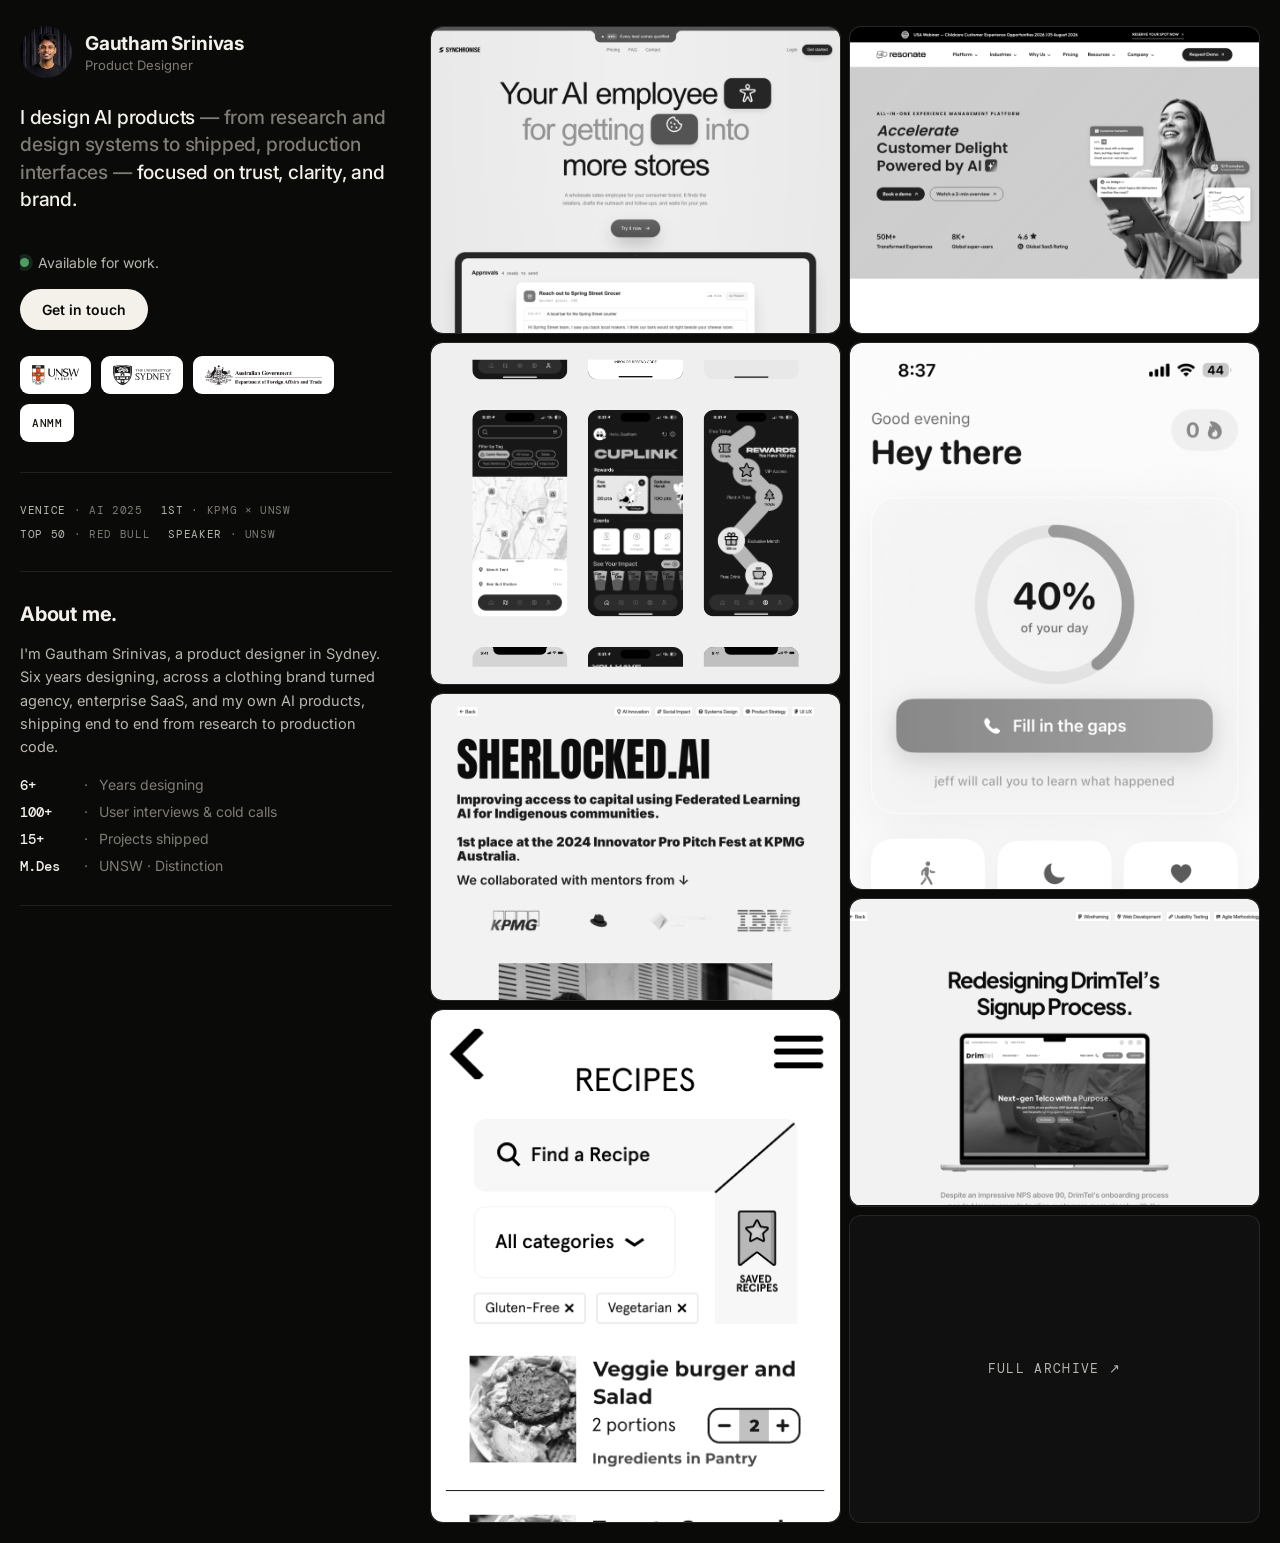
==== index.html @ 8a9379b3 "Margins and panel width match the reference exactly Measured at 1440: the reference puts its panel a" ====
<!doctype html>
<html lang="en">
<head>
<meta charset="utf-8" />
<meta name="viewport" content="width=device-width, initial-scale=1" />
<title>Gautham Srinivas — Product Designer</title>
<meta name="description" content="Gautham Srinivas, product designer. I design AI products end to end, from research and design systems to shipped interfaces. Currently building Synchronise AI." />
<link rel="preconnect" href="https://fonts.googleapis.com" />
<link rel="preconnect" href="https://fonts.gstatic.com" crossorigin />
<link href="https://fonts.googleapis.com/css2?family=Inter:wght@400;500;600;700;800&family=DM+Mono:wght@400;500&display=swap" rel="stylesheet" />
<style>
  :root {
    --bg:#0A0A09; --panel:#101010; --ink:#F3F1EA; --ink-2:#B9B7AF; --muted:#7E7C74;
    --line:rgba(255,255,255,0.09); --line-2:rgba(255,255,255,0.16); --accent:#4C9E63;
    --sans:"Inter",system-ui,-apple-system,sans-serif; --mono:"DM Mono",ui-monospace,monospace;
  }
  * { box-sizing:border-box; }
  html { scroll-behavior:smooth; }
  body { margin:0; background:var(--bg); color:var(--ink); font-family:var(--sans); -webkit-font-smoothing:antialiased; }
  a { color:inherit; text-decoration:none; }
  img { display:block; max-width:100%; }
  .mono { font-family:var(--mono); text-transform:uppercase; letter-spacing:0.08em; }

  .shell { display:grid; grid-template-columns:minmax(0,428fr) minmax(0,940fr); gap:32px; max-width:1560px; margin:0 auto; padding:20px; }
  @media (max-width:900px){ .shell{ grid-template-columns:1fr; } }

  /* LEFT sticky content column */
  .col-left { position:sticky; top:0; align-self:start; height:100vh; overflow-y:auto; padding-right:6px; padding-bottom:30px; scrollbar-width:thin; }
  .col-left::-webkit-scrollbar{ width:6px; } .col-left::-webkit-scrollbar-thumb{ background:var(--line-2); border-radius:3px; }
  @media (max-width:900px){ .col-left{ position:static; height:auto; overflow:visible; } }

  .idrow { display:flex; align-items:center; gap:13px; padding-top:6px; }
  .idrow img { width:52px; height:52px; border-radius:999px; object-fit:cover; object-position:center 20%; }
  .idrow .nm { font-weight:700; font-size:19px; letter-spacing:-0.01em; }
  .idrow .role { font-size:13px; color:var(--muted); margin-top:2px; }

  .tagline { margin-top:26px; font-size:clamp(1.15rem,1.5vw,1.35rem); line-height:1.42; letter-spacing:-0.01em; font-weight:500; }
  .tagline .dim { color:var(--muted); }
  .avail { display:inline-flex; align-items:center; gap:9px; margin-top:22px; font-size:14px; color:var(--ink-2); }
  .avail .d { width:9px; height:9px; border-radius:999px; background:var(--accent); box-shadow:0 0 0 4px rgba(76,158,99,.18); }
  .getbtn { display:inline-block; margin-top:18px; background:var(--ink); color:#0A0A09; font-weight:600; font-size:14px; padding:12px 22px; border-radius:999px; transition:transform .16s; }
  .getbtn:hover { transform:translateY(-2px); }
  .logos { display:flex; align-items:center; gap:10px; margin-top:26px; flex-wrap:wrap; }
  .logos .chip { background:#fff; border-radius:9px; height:38px; padding:0 12px; display:flex; align-items:center; }
  .logos .chip img { height:20px; width:auto; display:block; }
  .logos .chip.txt { font-family:var(--mono); font-size:11px; font-weight:500; letter-spacing:0.05em; text-transform:uppercase; color:#14140F; }

  .rule { border:none; border-top:1px solid var(--line); margin:30px 0; }
  .recog { display:flex; flex-wrap:wrap; gap:10px 18px; }
  .recog span { font-family:var(--mono); font-size:11px; letter-spacing:0.06em; text-transform:uppercase; color:var(--muted); }
  .recog span b { color:var(--ink-2); font-weight:400; }

  h2.sec { font-size:20px; font-weight:700; letter-spacing:-0.01em; margin:0 0 16px; }
  .about p { color:var(--ink-2); font-size:14.5px; line-height:1.6; margin:0 0 18px; max-width:46ch; }
  .stats { display:flex; flex-direction:column; gap:9px; }
  .stats .s { display:flex; align-items:baseline; gap:12px; font-size:14px; }
  .stats .s b { font-family:var(--mono); font-weight:500; color:var(--ink); min-width:52px; }
  .stats .s span { color:var(--muted); }
  .stats .s span::before { content:"·"; margin-right:11px; color:var(--muted); }

  .wid { display:flex; flex-direction:column; gap:20px; }
  .wid .grp .gh { font-weight:600; font-size:15px; margin-bottom:8px; }
  .wid .grp .gh small { font-family:var(--mono); font-size:11px; color:var(--muted); margin-left:8px; text-transform:uppercase; letter-spacing:0.06em; }
  .wid .grp ul { list-style:none; margin:0; padding:0; display:flex; flex-wrap:wrap; gap:6px 8px; }
  .wid .grp li { font-size:13px; color:var(--ink-2); }
  .wid .grp li::after { content:"·"; color:var(--muted); margin-left:8px; }
  .wid .grp li:last-child::after { content:""; }

  .stack .row { display:flex; align-items:center; gap:12px; padding:11px 0; border-top:1px solid var(--line); }
  .stack .row:first-child { border-top:none; }
  .stack .ic { width:30px; height:30px; border-radius:8px; display:grid; place-items:center; font-family:var(--mono); font-size:12px; font-weight:500; flex:0 0 auto; }
  .stack .lg { width:30px; height:30px; border-radius:7px; object-fit:contain; flex:0 0 auto; }
  .stack .row .t b { font-weight:600; font-size:14px; }
  .stack .row .t span { display:block; font-size:12px; color:var(--muted); margin-top:1px; }

  .exp .row { padding:16px 0; border-top:1px solid var(--line); }
  .exp .row:first-child { border-top:none; }
  .exp .row .h { display:flex; align-items:baseline; gap:10px; flex-wrap:wrap; }
  .exp .row .h b { font-weight:600; font-size:15px; }
  .exp .row .h .meta { font-family:var(--mono); font-size:11px; color:var(--muted); text-transform:uppercase; letter-spacing:0.05em; }
  .exp .row p { color:var(--ink-2); font-size:13px; line-height:1.55; margin:7px 0 0; max-width:48ch; }

  .awards .a { display:flex; align-items:baseline; gap:10px; padding:10px 0; border-top:1px solid var(--line); font-size:14px; }
  .awards .a:first-child { border-top:none; }
  .awards .a b { font-weight:600; }
  .awards .a .m { font-family:var(--mono); font-size:11px; color:var(--muted); text-transform:uppercase; letter-spacing:0.05em; margin-left:auto; }

  .reach p { color:var(--ink-2); font-size:14px; margin:0 0 16px; }
  .reach a.big { display:block; font-size:15px; padding:4px 0; border-bottom:1px solid var(--line); }
  .reach a.big:hover { color:var(--accent); }
  .reach .social { margin-top:16px; display:flex; gap:18px; }
  .reach .social a { font-size:13px; color:var(--ink-2); text-decoration:underline; text-underline-offset:3px; }
  .foot { margin-top:28px; font-family:var(--mono); font-size:11px; color:var(--muted); text-transform:uppercase; letter-spacing:0.05em; }

  /* RIGHT bento gallery (masonry) */
  .col-right { display:grid; grid-template-columns:1fr 1fr; gap:8px; align-items:start; padding-top:6px; }
  .col-right .col { display:flex; flex-direction:column; gap:8px; min-width:0; }
  .col-right .col > * { display:block; }
  .proj { position:relative; border-radius:12px; overflow:hidden; background:var(--panel); border:1px solid var(--line); aspect-ratio:4/3; }
  .proj.sq { aspect-ratio:6/5; }
  .proj.tall { aspect-ratio:3/4; }
  .proj.port { aspect-ratio:4/5; }
  .proj img, .proj video, .proj .lot { border-radius:inherit; }
  .proj .lot { background:#efece4; }
  .proj img, .proj video, .proj .lot { width:100%; height:100%; object-fit:cover; object-position:top center; display:block; }
  .proj .lot, .proj img, .proj video { filter:grayscale(1) contrast(1.03); transition:filter .45s ease, transform .6s cubic-bezier(.2,.8,.2,1); }
  .proj:hover .lot, .proj:hover img, .proj:hover video,
  .proj:focus-visible .lot, .proj:focus-visible img, .proj:focus-visible video { filter:grayscale(0) contrast(1); }
  .proj:hover img, .proj:hover video,
  .proj:focus-visible img, .proj:focus-visible video { transform:scale(1.03); }
  .proj .lot svg { display:block; }
  .proj .cap { opacity:0; transform:translateY(8px); transition:opacity .3s ease, transform .35s cubic-bezier(.2,.8,.2,1); position:absolute; left:0; right:0; bottom:0; display:flex; align-items:center; justify-content:space-between; padding:16px 18px; background:linear-gradient(180deg,transparent,rgba(6,6,5,.82)); }
  .proj .cap .n { font-weight:700; font-size:17px; letter-spacing:-0.01em; text-shadow:0 1px 6px rgba(0,0,0,.5); }
  .proj .cap .c { font-family:var(--mono); font-size:11px; text-transform:uppercase; letter-spacing:0.06em; color:#e6e4dc; text-shadow:0 1px 6px rgba(0,0,0,.5); }
  .proj .arw { position:absolute; top:16px; right:16px; width:34px; height:34px; border-radius:10px; background:rgba(10,10,9,.5); backdrop-filter:blur(4px); display:grid; place-items:center; opacity:0; transform:translateY(-4px); transition:opacity .2s,transform .2s; }
  .proj:hover .arw { opacity:1; transform:none; }
  .proj:hover .cap, .proj:focus-visible .cap { opacity:1; transform:none; }
  /* No hover on touch, and reduced-motion users should not have to chase it. */
  @media (hover:none) { .proj .cap { opacity:1; transform:none; } .proj .lot, .proj img, .proj video { filter:none; } }
  @media (prefers-reduced-motion:reduce) { .proj .cap { opacity:1; transform:none; } .proj img, .proj video { transition:none; } }
  @media (max-width:640px){ .col-right { grid-template-columns:1fr; } }
</style>
</head>
<body>
  <div class="shell">

    <!-- LEFT -->
    <div class="col-left">
      <div class="idrow">
        <img src="avatar.png" alt="Gautham Srinivas" />
        <div><div class="nm">Gautham Srinivas</div><div class="role">Product Designer</div></div>
      </div>

      <p class="tagline">I design AI products <span class="dim">&mdash; from research and design systems to shipped, production interfaces &mdash;</span> focused on trust, clarity, and brand.</p>
      <div class="avail"><span class="d"></span>Available for work.</div><br>
      <a class="getbtn" href="mailto:gautham@synchronise.ai">Get in touch</a>
      <div class="logos" aria-label="Education and affiliations">
        <span class="chip"><img src="logos/unsw.png" alt="UNSW Sydney" /></span>
        <span class="chip"><img src="logos/usyd.svg" alt="University of Sydney" /></span>
        <span class="chip"><img src="logos/dfat.png" alt="DFAT Australia" /></span>
        <span class="chip txt">ANMM</span>
      </div>

      <hr class="rule" />
      <div class="recog">
        <span><b>Venice</b> &middot; AI 2025</span>
        <span><b>1st</b> &middot; KPMG &times; UNSW</span>
        <span><b>Top 50</b> &middot; Red Bull</span>
        <span><b>Speaker</b> &middot; UNSW</span>
      </div>

      <hr class="rule" />
      <section class="about">
        <h2 class="sec">About me.</h2>
        <p>I'm Gautham Srinivas, a product designer in Sydney. Six years designing, across a clothing brand turned agency, enterprise SaaS, and my own AI products, shipping end to end from research to production code.</p>
        <div class="stats">
          <div class="s"><b>6+</b><span>Years designing</span></div>
          <div class="s"><b>100+</b><span>User interviews &amp; cold calls</span></div>
          <div class="s"><b>15+</b><span>Projects shipped</span></div>
          <div class="s"><b>M.Des</b><span>UNSW &middot; Distinction</span></div>
        </div>
      </section>

      <hr class="rule" />
      <section class="wid">
        <h2 class="sec">What I do.</h2>
        <div class="grp"><div class="gh">Product design <small>01</small></div><ul><li>End-to-end flows</li><li>Wireframes</li><li>Prototypes</li><li>High-fidelity UI</li></ul></div>
        <div class="grp"><div class="gh">AI-native patterns <small>02</small></div><ul><li>Read / edit / approve</li><li>Generation feedback</li><li>Risk &amp; trust states</li><li>Prompts</li></ul></div>
        <div class="grp"><div class="gh">Systems &amp; brand <small>03</small></div><ul><li>Design systems</li><li>Per-workspace theming</li><li>Tokens</li><li>Front-end</li></ul></div>
        <div class="grp"><div class="gh">Research <small>04</small></div><ul><li>Interviews</li><li>Usability testing</li><li>Journey mapping</li><li>Synthesis</li></ul></div>
      </section>

      <hr class="rule" />
      <section class="stack">
        <h2 class="sec">Stack.</h2>
        <div class="row"><img class="lg" src="logos/stack/markdown.svg" alt="" /><div class="t"><b>DESIGN.md</b><span>Design system as code</span></div></div>
        <div class="row"><img class="lg" src="logos/stack/fav-higgsfield.png" alt="" /><div class="t"><b>Higgsfield AI</b><span>Image &amp; video generation</span></div></div>
        <div class="row"><img class="lg" src="logos/stack/fav-claude.png" alt="" /><div class="t"><b>Claude Code</b><span>AI pair-building</span></div></div>
        <div class="row"><img class="lg" src="logos/stack/fav-codex.png" alt="" /><div class="t"><b>Codex</b><span>AI coding agent</span></div></div>
        <div class="row"><img class="lg" src="logos/stack/fav-framer.png" alt="" /><div class="t"><b>Framer</b><span>Web design</span></div></div>
        <div class="row"><img class="lg" src="logos/stack/fav-paper.png" alt="" /><div class="t"><b>Paper</b><span>Prototyping</span></div></div>
        <div class="row"><img class="lg" src="logos/stack/fav-adobe.png" alt="" /><div class="t"><b>Adobe CC</b><span>Visual craft</span></div></div>
      </section>

      <hr class="rule" />
      <section class="exp">
        <h2 class="sec">Experience.</h2>
        <div class="row"><div class="h"><b>Founder &amp; Designer</b><span class="meta">Synchronise AI &middot; 2026&ndash;now</span></div><p>An approval-first AI employee for small businesses. Research, design system, AI-native patterns, and production code, end to end, dogfooded live.</p></div>
        <div class="row"><div class="h"><b>Product Designer</b><span class="meta">Resonate CX &middot; 2025&ndash;26</span></div><p>Global CX SaaS scale-up. Worked across Robyn AI and Frontline Queues (10k+ users); shipped newsletters that lifted open rates 30%. Features approved to production.</p></div>
        <div class="row"><div class="h"><b>CDP Consultant</b><span class="meta">Voqo AI &middot; 2025</span></div><p>Redesigned onboarding for a funded AI startup building real-estate voice agents (2,000+ MAU). Fixed critical UX friction with devs and PMs.</p></div>
        <div class="row"><div class="h"><b>UX Design Intern</b><span class="meta">ANMM &middot; 2025</span></div><p>Outdoor play experience for a museum with 1M+ annual visitors. Co-design workshops and First Nations storytelling. Part of my Master's.</p></div>
        <div class="row"><div class="h"><b>Founder &amp; Freelance</b><span class="meta">Hamletpeople &middot; 2019&ndash;25</span></div><p>My clothing brand from high school, turned design agency. Sites, Shopify stores, and brand systems across ecommerce, music, and construction.</p></div>
      </section>

      <hr class="rule" />
      <section class="awards">
        <h2 class="sec">Recognition.</h2>
        <div class="a"><b>Ethics &amp; Aesthetics of AI</b><span class="m">Venice &middot; 2025</span></div>
        <div class="a"><b>Employability Summit speaker</b><span class="m">UNSW &middot; 2025</span></div>
        <div class="a"><b>Top 50 / 110k startups</b><span class="m">Red Bull &middot; 2024</span></div>
        <div class="a"><b>1st &middot; Innovator Pro</b><span class="m">KPMG &times; UNSW &middot; 2024</span></div>
        <div class="a"><b>1st &middot; YLX Nationals</b><span class="m">AIESEC &middot; 2021</span></div>
      </section>

      <hr class="rule" />
      <section class="reach">
        <h2 class="sec">Reach out.</h2>
        <p>Let's work together to build something people trust.</p>
        <a class="big" href="mailto:gautham@synchronise.ai">gautham@synchronise.ai</a>
        <div class="social">
          <a href="https://linkedin.com/in/gautham-srinivas" target="_blank" rel="noopener">LinkedIn</a>
          <a href="https://www.gautham.live" target="_blank" rel="noopener">gautham.live</a>
          <a href="https://synchronise.ai" target="_blank" rel="noopener">synchronise.ai</a>
        </div>
        <div class="foot">&copy; 2026 Gautham Srinivas &middot; Sydney</div>
      </section>
    </div>

    <!-- RIGHT gallery -->
    <div class="col-right">
      <div class="col">
      <a class="proj" href="synchronise.html">
        <img src="proj-synchronise.png" alt="Synchronise AI" />
        <span class="arw">&#8599;</span>
        <span class="cap"><span class="n">Synchronise AI</span><span class="c">Case study &middot; AI Product</span></span>
      </a>
      <a class="proj sq" href="https://gauth.framer.ai/cuplink" target="_blank" rel="noopener">
        <div class="lot" data-src="anim-cuplink.json"></div>
        <span class="arw">&#8599;</span>
        <span class="cap"><span class="n">CupLink</span><span class="c">AI + Hardware &middot; Red Bull Top 50</span></span>
      </a>
      <a class="proj" href="https://gauth.framer.ai/sherlocked" target="_blank" rel="noopener">
        <img src="proj-sherlocked.png" alt="Sherlocked.ai" />
        <span class="arw">&#8599;</span>
        <span class="cap"><span class="n">Sherlocked.ai</span><span class="c">Fintech &middot; Co-founder</span></span>
      </a>
      <a class="proj port" href="https://gauth.framer.ai" target="_blank" rel="noopener">
        <img src="proj-foodpile.png" alt="Foodpile" />
        <span class="arw">&#8599;</span>
        <span class="cap"><span class="n">Foodpile</span><span class="c">AI meal planner &middot; iOS</span></span>
      </a>
      </div>
      <div class="col">
      <a class="proj" href="https://www.resonate.cx" target="_blank" rel="noopener">
        <img src="proj-resonate.png" alt="Resonate CX" />
        <span class="arw">&#8599;</span>
        <span class="cap"><span class="n">Resonate CX</span><span class="c">Product Designer &middot; Robyn AI, Frontline Queues</span></span>
      </a>
      <a class="proj tall" href="https://gauth.framer.ai" target="_blank" rel="noopener">
        <img src="proj-theo.png" alt="Theo" />
        <span class="arw">&#8599;</span>
        <span class="cap"><span class="n">Theo</span><span class="c">AI accountability &middot; 100+ waitlist</span></span>
      </a>
      <a class="proj" href="https://gauth.framer.ai/drimtel" target="_blank" rel="noopener">
        <video src="proj-drimtel.mp4" autoplay muted loop playsinline poster="proj-drimtel.png"></video>
        <span class="arw">&#8599;</span>
        <span class="cap"><span class="n">DrimTel</span><span class="c">Telecom &middot; UX</span></span>
      </a>
      <a class="proj" href="https://gauth.framer.ai" target="_blank" rel="noopener" style="display:grid;place-items:center;min-height:160px;">
        <span style="font-family:var(--mono);font-size:13px;text-transform:uppercase;letter-spacing:0.1em;color:var(--ink-2)">Full archive &#8599;</span>
      </a>
      </div>
    </div>

  </div>
  <script src="lottie.min.js"></script>
  <script>
    (function(){ if(!window.lottie) return;
      document.querySelectorAll('.lot').forEach(function(el){
        try { lottie.loadAnimation({ container:el, renderer:'svg', loop:true, autoplay:true, path:el.dataset.src }); } catch(e){}
      });
    })();
  </script>
</body>
</html>
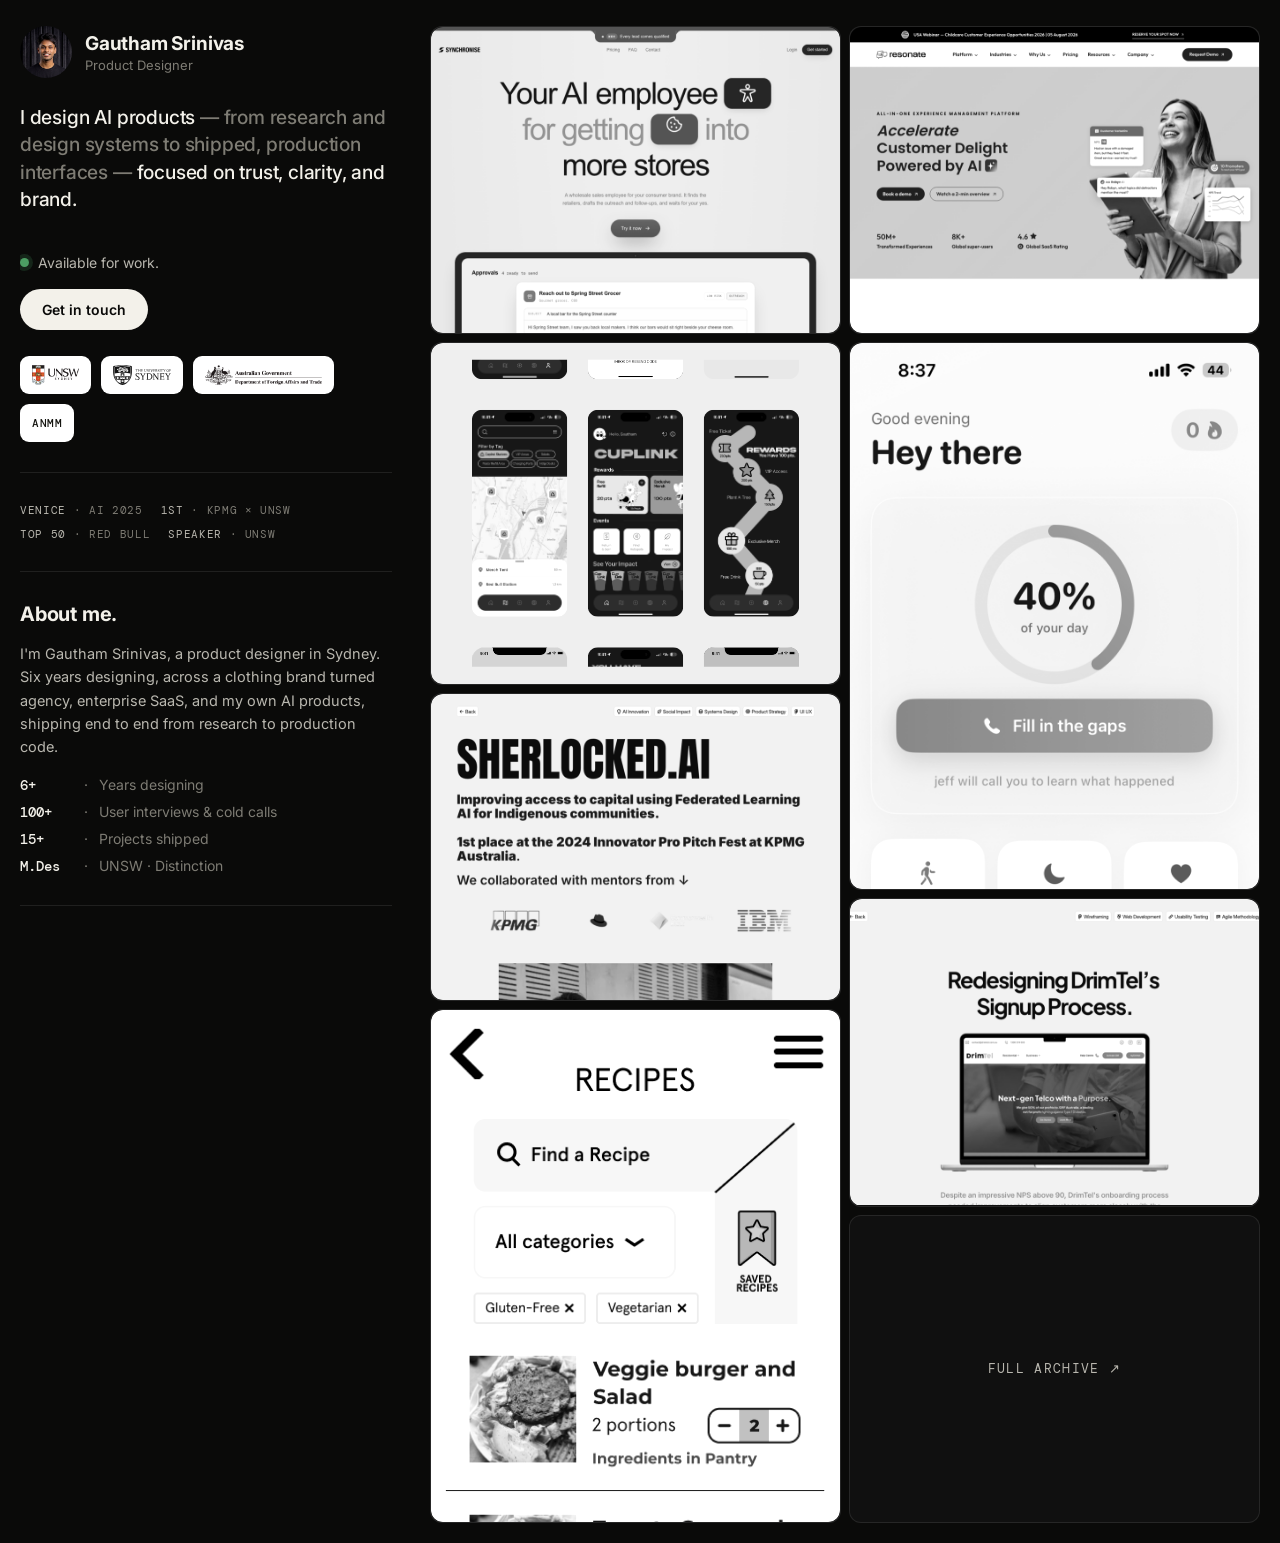
==== commit ec582343: "Switzer, and images that hold still on hover Measured the reference: it sets Switzer (Fontshare) at " ====
--- a/index.html
+++ b/index.html
@@ -8,11 +8,13 @@
 <link rel="preconnect" href="https://fonts.googleapis.com" />
 <link rel="preconnect" href="https://fonts.gstatic.com" crossorigin />
 <link href="https://fonts.googleapis.com/css2?family=Inter:wght@400;500;600;700;800&family=DM+Mono:wght@400;500&display=swap" rel="stylesheet" />
+<link rel="preconnect" href="https://api.fontshare.com" />
+<link rel="stylesheet" href="https://api.fontshare.com/v2/css?f[]=switzer@400,500,600,700&display=swap" />
 <style>
   :root {
     --bg:#0A0A09; --panel:#101010; --ink:#F3F1EA; --ink-2:#B9B7AF; --muted:#7E7C74;
     --line:rgba(255,255,255,0.09); --line-2:rgba(255,255,255,0.16); --accent:#4C9E63;
-    --sans:"Inter",system-ui,-apple-system,sans-serif; --mono:"DM Mono",ui-monospace,monospace;
+    --sans:"Switzer","Inter",system-ui,-apple-system,sans-serif; --mono:"DM Mono",ui-monospace,monospace;
   }
   * { box-sizing:border-box; }
   html { scroll-behavior:smooth; }
@@ -103,14 +105,12 @@
   .proj img, .proj video, .proj .lot { border-radius:inherit; }
   .proj .lot { background:#efece4; }
   .proj img, .proj video, .proj .lot { width:100%; height:100%; object-fit:cover; object-position:top center; display:block; }
-  .proj .lot, .proj img, .proj video { filter:grayscale(1) contrast(1.03); transition:filter .45s ease, transform .6s cubic-bezier(.2,.8,.2,1); }
+  .proj .lot, .proj img, .proj video { filter:grayscale(1) contrast(1.03); transition:filter .45s ease; }
   .proj:hover .lot, .proj:hover img, .proj:hover video,
   .proj:focus-visible .lot, .proj:focus-visible img, .proj:focus-visible video { filter:grayscale(0) contrast(1); }
-  .proj:hover img, .proj:hover video,
-  .proj:focus-visible img, .proj:focus-visible video { transform:scale(1.03); }
   .proj .lot svg { display:block; }
   .proj .cap { opacity:0; transform:translateY(8px); transition:opacity .3s ease, transform .35s cubic-bezier(.2,.8,.2,1); position:absolute; left:0; right:0; bottom:0; display:flex; align-items:center; justify-content:space-between; padding:16px 18px; background:linear-gradient(180deg,transparent,rgba(6,6,5,.82)); }
-  .proj .cap .n { font-weight:700; font-size:17px; letter-spacing:-0.01em; text-shadow:0 1px 6px rgba(0,0,0,.5); }
+  .proj .cap .n { font-weight:500; font-size:18px; letter-spacing:-0.03em; text-shadow:0 1px 6px rgba(0,0,0,.5); }
   .proj .cap .c { font-family:var(--mono); font-size:11px; text-transform:uppercase; letter-spacing:0.06em; color:#e6e4dc; text-shadow:0 1px 6px rgba(0,0,0,.5); }
   .proj .arw { position:absolute; top:16px; right:16px; width:34px; height:34px; border-radius:10px; background:rgba(10,10,9,.5); backdrop-filter:blur(4px); display:grid; place-items:center; opacity:0; transform:translateY(-4px); transition:opacity .2s,transform .2s; }
   .proj:hover .arw { opacity:1; transform:none; }
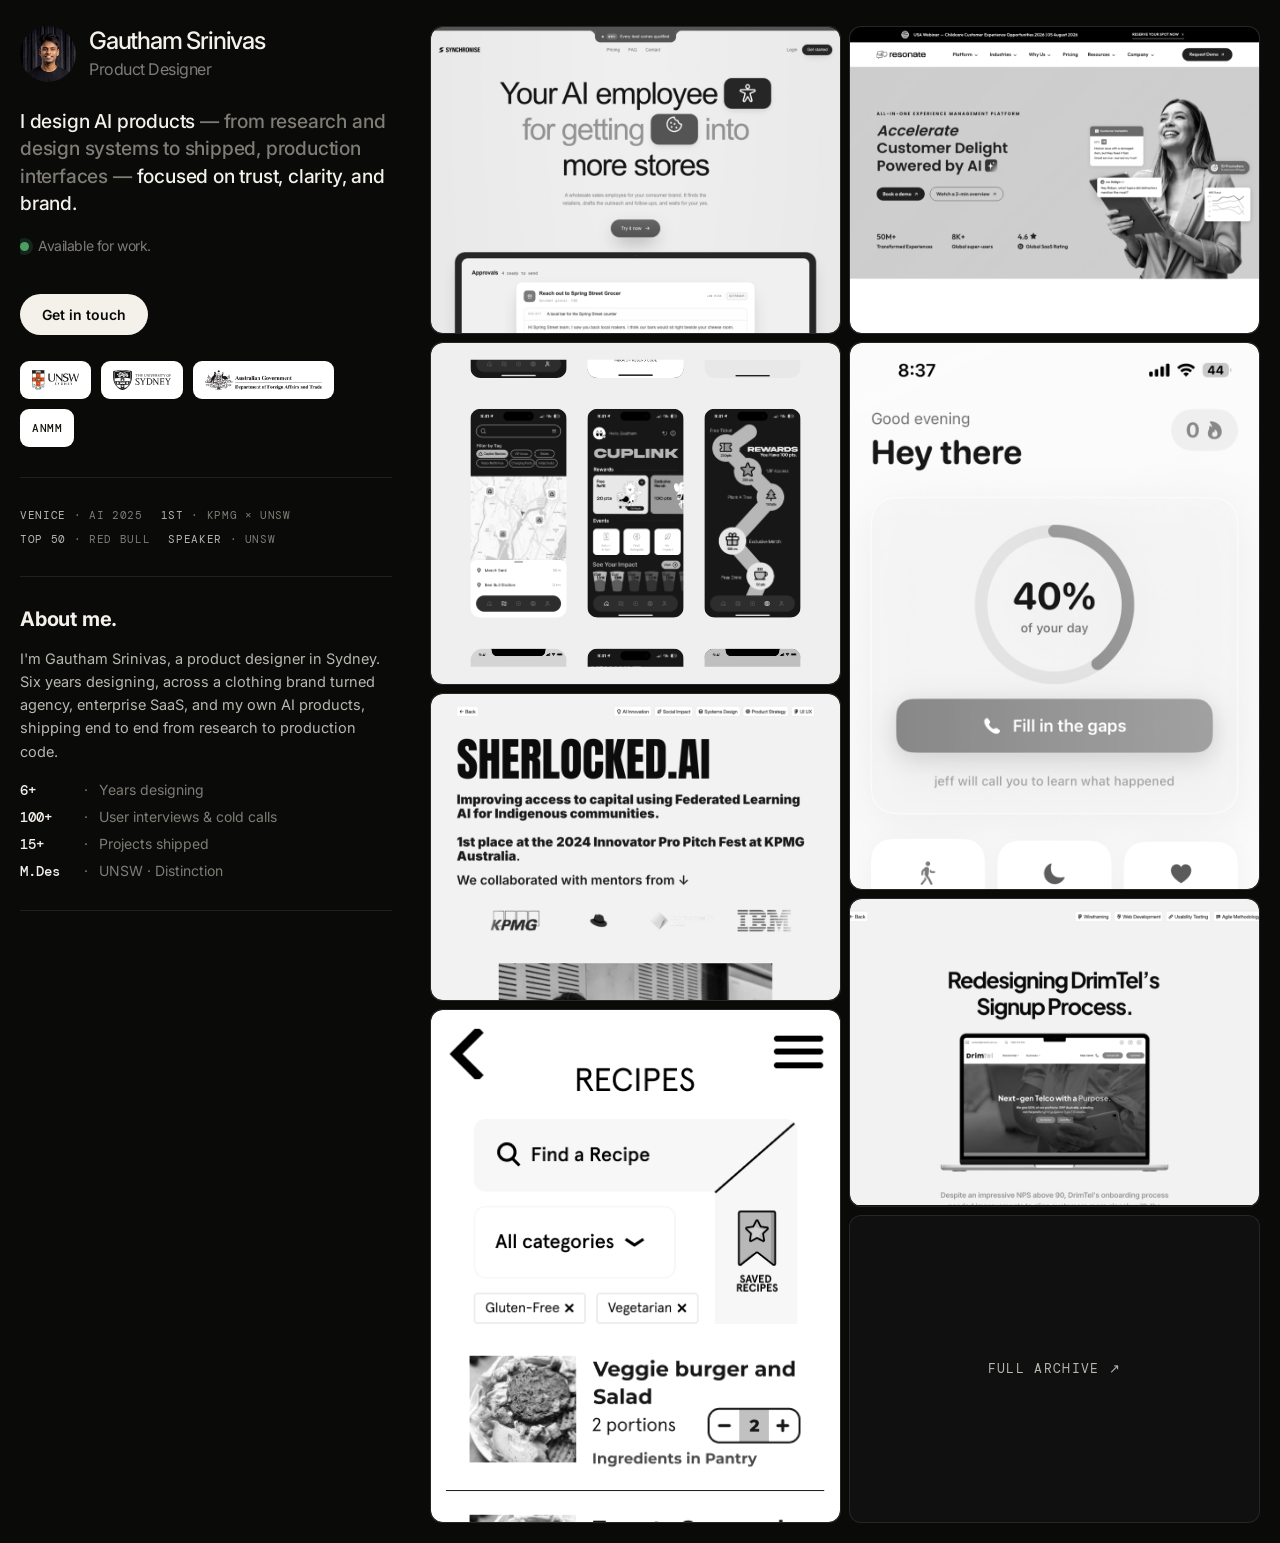
==== commit a695eafe: "Type scale matches the reference's measurements Name 24px/1.1 at w500 with -0.05em, role 16px w400 a" ====
--- a/index.html
+++ b/index.html
@@ -32,13 +32,13 @@
   @media (max-width:900px){ .col-left{ position:static; height:auto; overflow:visible; } }
 
   .idrow { display:flex; align-items:center; gap:13px; padding-top:6px; }
-  .idrow img { width:52px; height:52px; border-radius:999px; object-fit:cover; object-position:center 20%; }
-  .idrow .nm { font-weight:700; font-size:19px; letter-spacing:-0.01em; }
-  .idrow .role { font-size:13px; color:var(--muted); margin-top:2px; }
+  .idrow img { width:56px; height:56px; border-radius:999px; object-fit:cover; object-position:center 20%; }
+  .idrow .nm { font-weight:500; font-size:24px; line-height:1.1; letter-spacing:-0.05em; }
+  .idrow .role { font-size:16px; line-height:1.4; font-weight:400; letter-spacing:-0.03em; color:var(--muted); margin-top:3px; }
 
   .tagline { margin-top:26px; font-size:clamp(1.15rem,1.5vw,1.35rem); line-height:1.42; letter-spacing:-0.01em; font-weight:500; }
   .tagline .dim { color:var(--muted); }
-  .avail { display:inline-flex; align-items:center; gap:9px; margin-top:22px; font-size:14px; color:var(--ink-2); }
+  .avail { display:flex; align-items:center; gap:9px; font-size:14px; line-height:1.4; font-weight:400; letter-spacing:-0.03em; color:var(--muted); }
   .avail .d { width:9px; height:9px; border-radius:999px; background:var(--accent); box-shadow:0 0 0 4px rgba(76,158,99,.18); }
   .getbtn { display:inline-block; margin-top:18px; background:var(--ink); color:#0A0A09; font-weight:600; font-size:14px; padding:12px 22px; border-radius:999px; transition:transform .16s; }
   .getbtn:hover { transform:translateY(-2px); }
@@ -77,7 +77,7 @@
 
   .exp .row { padding:16px 0; border-top:1px solid var(--line); }
   .exp .row:first-child { border-top:none; }
-  .exp .row .h { display:flex; align-items:baseline; gap:10px; flex-wrap:wrap; }
+  .exp .row .h { font-size:18px; line-height:1.3; font-weight:500; letter-spacing:-0.03em; color:var(--ink); }
   .exp .row .h b { font-weight:600; font-size:15px; }
   .exp .row .h .meta { font-family:var(--mono); font-size:11px; color:var(--muted); text-transform:uppercase; letter-spacing:0.05em; }
   .exp .row p { color:var(--ink-2); font-size:13px; line-height:1.55; margin:7px 0 0; max-width:48ch; }
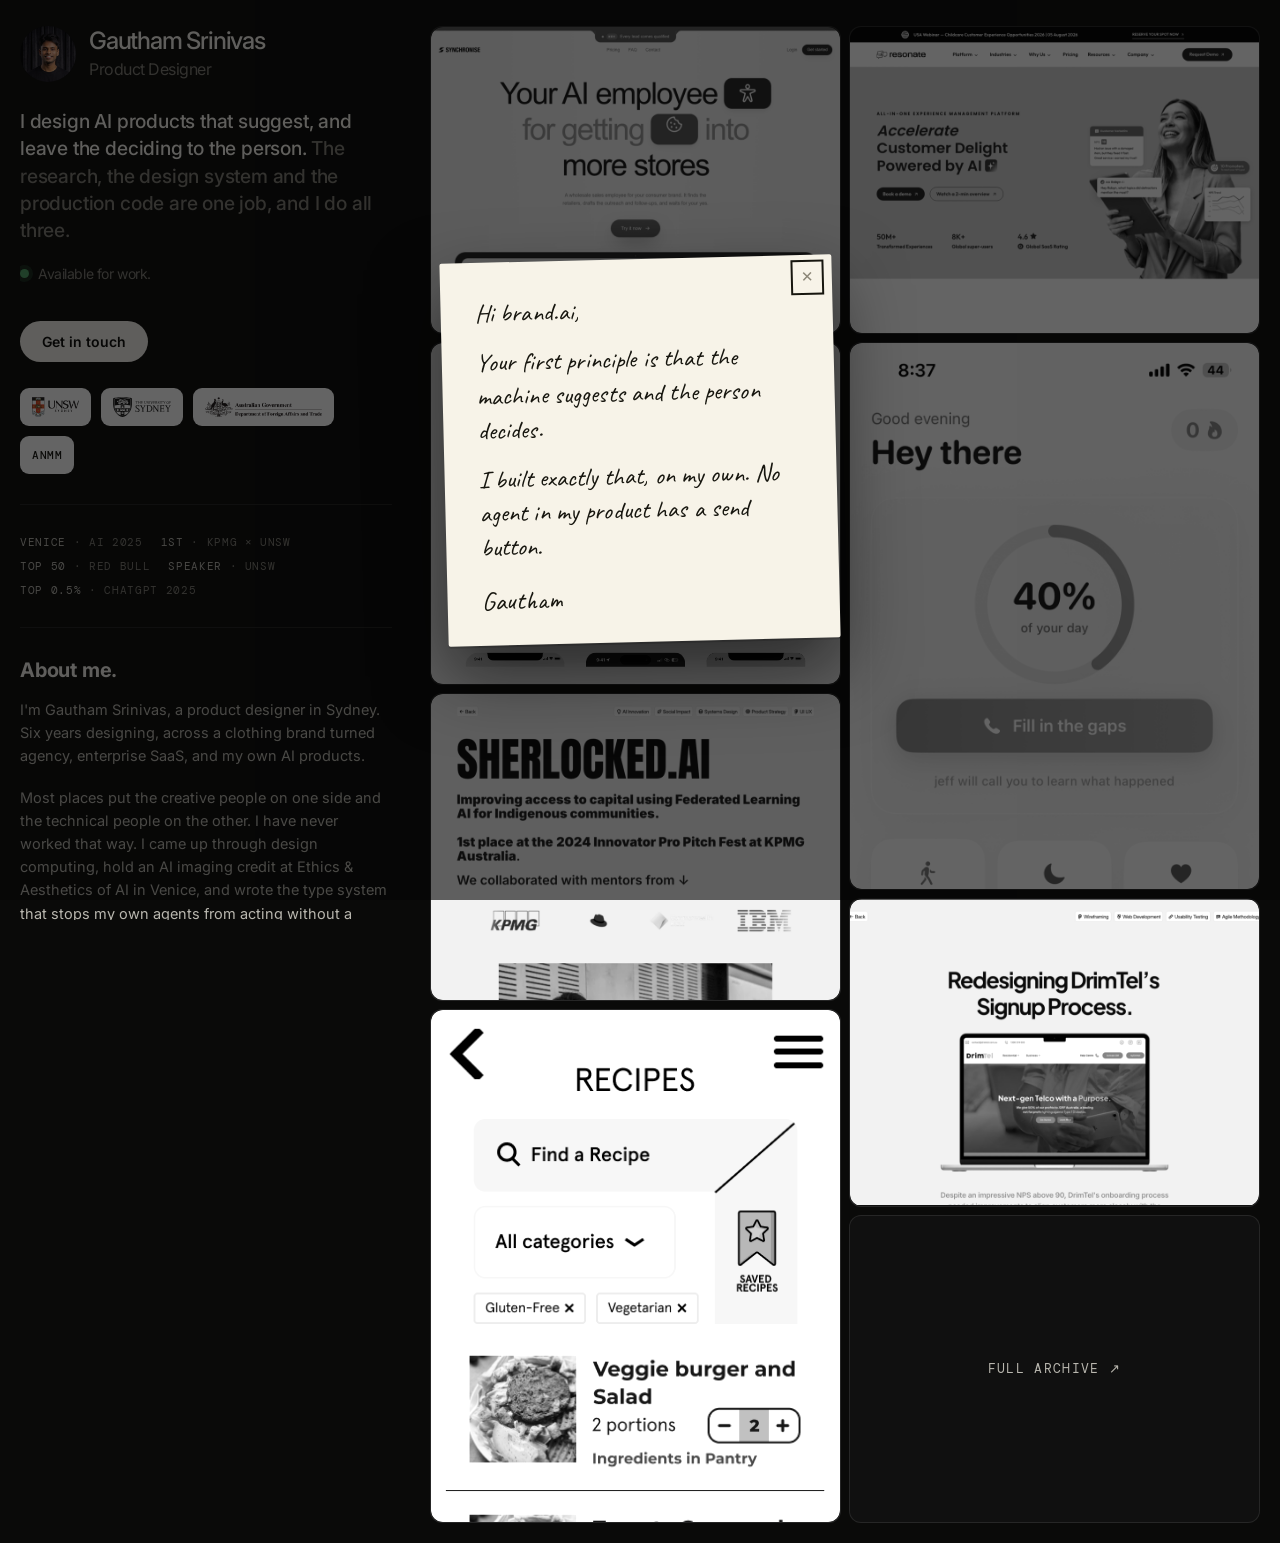
==== commit 3177da51: "Brand as the context layer, and a note for the people I wrote it for The site now argues a position " ====
--- a/index.html
+++ b/index.html
@@ -4,10 +4,10 @@
 <meta charset="utf-8" />
 <meta name="viewport" content="width=device-width, initial-scale=1" />
 <title>Gautham Srinivas — Product Designer</title>
-<meta name="description" content="Gautham Srinivas, product designer. I design AI products end to end, from research and design systems to shipped interfaces. Currently building Synchronise AI." />
+<meta name="description" content="Gautham Srinivas, product designer in Sydney. I design AI products that suggest and leave the deciding to the person, doing the research, the design system and the production code myself. Currently building Synchronise AI." />
 <link rel="preconnect" href="https://fonts.googleapis.com" />
 <link rel="preconnect" href="https://fonts.gstatic.com" crossorigin />
-<link href="https://fonts.googleapis.com/css2?family=Inter:wght@400;500;600;700;800&family=DM+Mono:wght@400;500&display=swap" rel="stylesheet" />
+<link href="https://fonts.googleapis.com/css2?family=Inter:wght@400;500;600;700;800&family=DM+Mono:wght@400;500&family=Caveat:wght@500;600&display=swap" rel="stylesheet" />
 <link rel="preconnect" href="https://api.fontshare.com" />
 <link rel="stylesheet" href="https://api.fontshare.com/v2/css?f[]=switzer@400,500,600,700&display=swap" />
 <style>
@@ -119,6 +119,29 @@
   @media (hover:none) { .proj .cap { opacity:1; transform:none; } .proj .lot, .proj img, .proj video { filter:none; } }
   @media (prefers-reduced-motion:reduce) { .proj .cap { opacity:1; transform:none; } .proj img, .proj video { transition:none; } }
   @media (max-width:640px){ .col-right { grid-template-columns:1fr; } }
+  /* ---------- the note ----------
+     A handwritten card on landing. Torn-paper warmth against the dark ground,
+     tilted slightly so it reads as something left on a desk rather than a modal.
+     Dismissal is remembered, so it never greets the same person twice. */
+  .note-wrap { position:fixed; inset:0; z-index:80; display:grid; place-items:center;
+               background:rgba(6,6,5,0.62); opacity:0; pointer-events:none; transition:opacity .5s ease; }
+  .note-wrap.on { opacity:1; pointer-events:auto; }
+  .note { position:relative; width:min(90vw,392px); background:#F7F3E8; color:#17160F;
+          padding:34px 34px 28px; border-radius:2px; transform:rotate(-1.4deg) translateY(10px);
+          box-shadow:0 30px 70px rgba(0,0,0,.55), 0 2px 0 rgba(0,0,0,.15);
+          transition:transform .5s cubic-bezier(.2,.8,.2,1); }
+  .note-wrap.on .note { transform:rotate(-1.4deg) translateY(0); }
+  .note p { font-family:"Caveat",cursive; font-size:25px; line-height:1.36; margin:0 0 15px; letter-spacing:0.005em; }
+  .note p:last-of-type { margin-bottom:0; }
+  .note .sign { display:block; margin-top:20px; font-family:"Caveat",cursive; font-size:26px; }
+  .note .x { position:absolute; top:9px; right:12px; font-family:var(--mono); font-size:15px;
+             color:#8B8677; background:none; border:0; cursor:pointer; line-height:1; padding:6px; }
+  .note .x:hover { color:#17160F; }
+  .note .x:focus-visible { outline:2px solid #17160F; outline-offset:2px; }
+  @media (prefers-reduced-motion:reduce) {
+    .note-wrap, .note { transition:none; }
+    .note, .note-wrap.on .note { transform:rotate(-1.4deg); }
+  }
 </style>
 </head>
 <body>
@@ -131,7 +154,7 @@
         <div><div class="nm">Gautham Srinivas</div><div class="role">Product Designer</div></div>
       </div>
 
-      <p class="tagline">I design AI products <span class="dim">&mdash; from research and design systems to shipped, production interfaces &mdash;</span> focused on trust, clarity, and brand.</p>
+      <p class="tagline">I design AI products that suggest, and leave the deciding to the person. <span class="dim">The research, the design system and the production code are one job, and I do all three.</span></p>
       <div class="avail"><span class="d"></span>Available for work.</div><br>
       <a class="getbtn" href="mailto:gautham@synchronise.ai">Get in touch</a>
       <div class="logos" aria-label="Education and affiliations">
@@ -147,12 +170,26 @@
         <span><b>1st</b> &middot; KPMG &times; UNSW</span>
         <span><b>Top 50</b> &middot; Red Bull</span>
         <span><b>Speaker</b> &middot; UNSW</span>
+        <span><b>Top 0.5%</b> &middot; ChatGPT 2025</span>
       </div>
 
       <hr class="rule" />
       <section class="about">
         <h2 class="sec">About me.</h2>
-        <p>I'm Gautham Srinivas, a product designer in Sydney. Six years designing, across a clothing brand turned agency, enterprise SaaS, and my own AI products, shipping end to end from research to production code.</p>
+        <p>I'm Gautham Srinivas, a product designer in Sydney. Six years designing, across a clothing brand turned agency, enterprise SaaS, and my own AI products.</p>
+        <p>Most places put the creative people on one side and the technical people on the other. I have never worked that way. I came up through design computing, hold an AI imaging credit at Ethics &amp; Aesthetics of AI in Venice, and wrote the type system that stops my own agents from acting without a human saying yes. The same hands did the brand, the interface and the deploy.</p>
+        <p>Two things I hold to. Software should make the person using it feel larger, not smaller, so nothing I build acts on someone's behalf without their say-so. And a claim should be traceable to a source, so my products cite what they read and say nothing when they cannot check it. I have cut my own features and pulled my own copy for failing that second test.</p>
+      </section>
+
+      <hr class="rule" />
+      <section class="about">
+        <h2 class="sec">On brand.</h2>
+        <p>Brand is not decoration applied at the end. It is the soul of a company and the way the world sees it, and it is the first thing a person meets, long before the product, the price or the pitch. Perception is set there, and everything after that is either compounding it or fighting it.</p>
+        <p>Which is why I am unreasonable about the details. The pillars are the same ones they have always been: purpose and positioning, voice and tone, visual identity in type, colour and mark, messaging, and the consistency that holds them together across every surface. A brand fails at the seams, in the one screen nobody proofread, in the email that went out in the wrong voice.</p>
+        <p>Designing this for AI is a context problem, not a style problem. A model cannot be told to remember a guideline. It can only be handed the right context at the moment it generates.</p>
+        <p>So the real object is not a document. It is the context every agent in the company reaches for before anything reaches a customer: one authoritative account of the brand, its voice, its palette, its positioning, its history, retrieved at the moment of generation and cited in what comes out. The campaign, the support reply, the product screen and the sales email all resolve to that same source, or the brand quietly drifts further apart with every generation. Get it right and on-brand is the default rather than something a person catches later. Get it wrong and you have built a very fast way to go off-brand at scale.</p>
+        <p>And the format is the least of it. Markdown, YAML and knowledge graphs are the tip of the iceberg. The engineering is in what gets retrieved and what is deliberately withheld, how far it is compacted before it is handed over, the order it arrives in, what can be cached against what has to be fresh, and how you prove the context changed the output rather than assuming it did. That is most of what I actually do.</p>
+        <p>This is the part I think is underrated. When every company runs on agents and anyone can ship software in an afternoon, the software stops being the differentiator. What is left is the thing that cannot be one-shot: a company's taste, its point of view, the accumulated judgment about how it speaks and what it will not do. That context is the operating system for a business, and the last durable moat. It is what keeps a company recognisably itself, and recognisably human, in a sea of competent, directionless output that all looks the same.</p>
         <div class="stats">
           <div class="s"><b>6+</b><span>Years designing</span></div>
           <div class="s"><b>100+</b><span>User interviews &amp; cold calls</span></div>
@@ -263,6 +300,40 @@
     </div>
 
   </div>
+  <div class="note-wrap" id="note" role="dialog" aria-modal="true" aria-label="A note for brand.ai" hidden>
+    <div class="note">
+      <button class="x" id="noteX" aria-label="Close">&#10005;</button>
+      <p>Hi brand.ai,</p>
+      <p>Your first principle is that the machine suggests and the person decides.</p>
+      <p>I built exactly that, on my own. No agent in my product has a send button.</p>
+      <span class="sign">Gautham</span>
+    </div>
+  </div>
+
+  <script>
+    // Shown once per visitor. To target only the link you send them, change the
+    // OPEN condition to: /[?&]for=brand-ai/.test(location.search)
+    (function () {
+      var w = document.getElementById('note'), x = document.getElementById('noteX');
+      if (!w || !x) return;
+      var KEY = 'note-brandai-dismissed';
+      try { if (localStorage.getItem(KEY)) return; } catch (e) {}
+
+      w.hidden = false;
+      var t = setTimeout(function () { w.classList.add('on'); x.focus(); }, 700);
+
+      function close() {
+        clearTimeout(t);
+        w.classList.remove('on');
+        try { localStorage.setItem(KEY, '1'); } catch (e) {}
+        setTimeout(function () { w.hidden = true; }, 500);
+      }
+      x.addEventListener('click', close);
+      w.addEventListener('click', function (e) { if (e.target === w) close(); });
+      document.addEventListener('keydown', function (e) { if (e.key === 'Escape' && !w.hidden) close(); });
+    })();
+  </script>
+
   <script src="lottie.min.js"></script>
   <script>
     (function(){ if(!window.lottie) return;
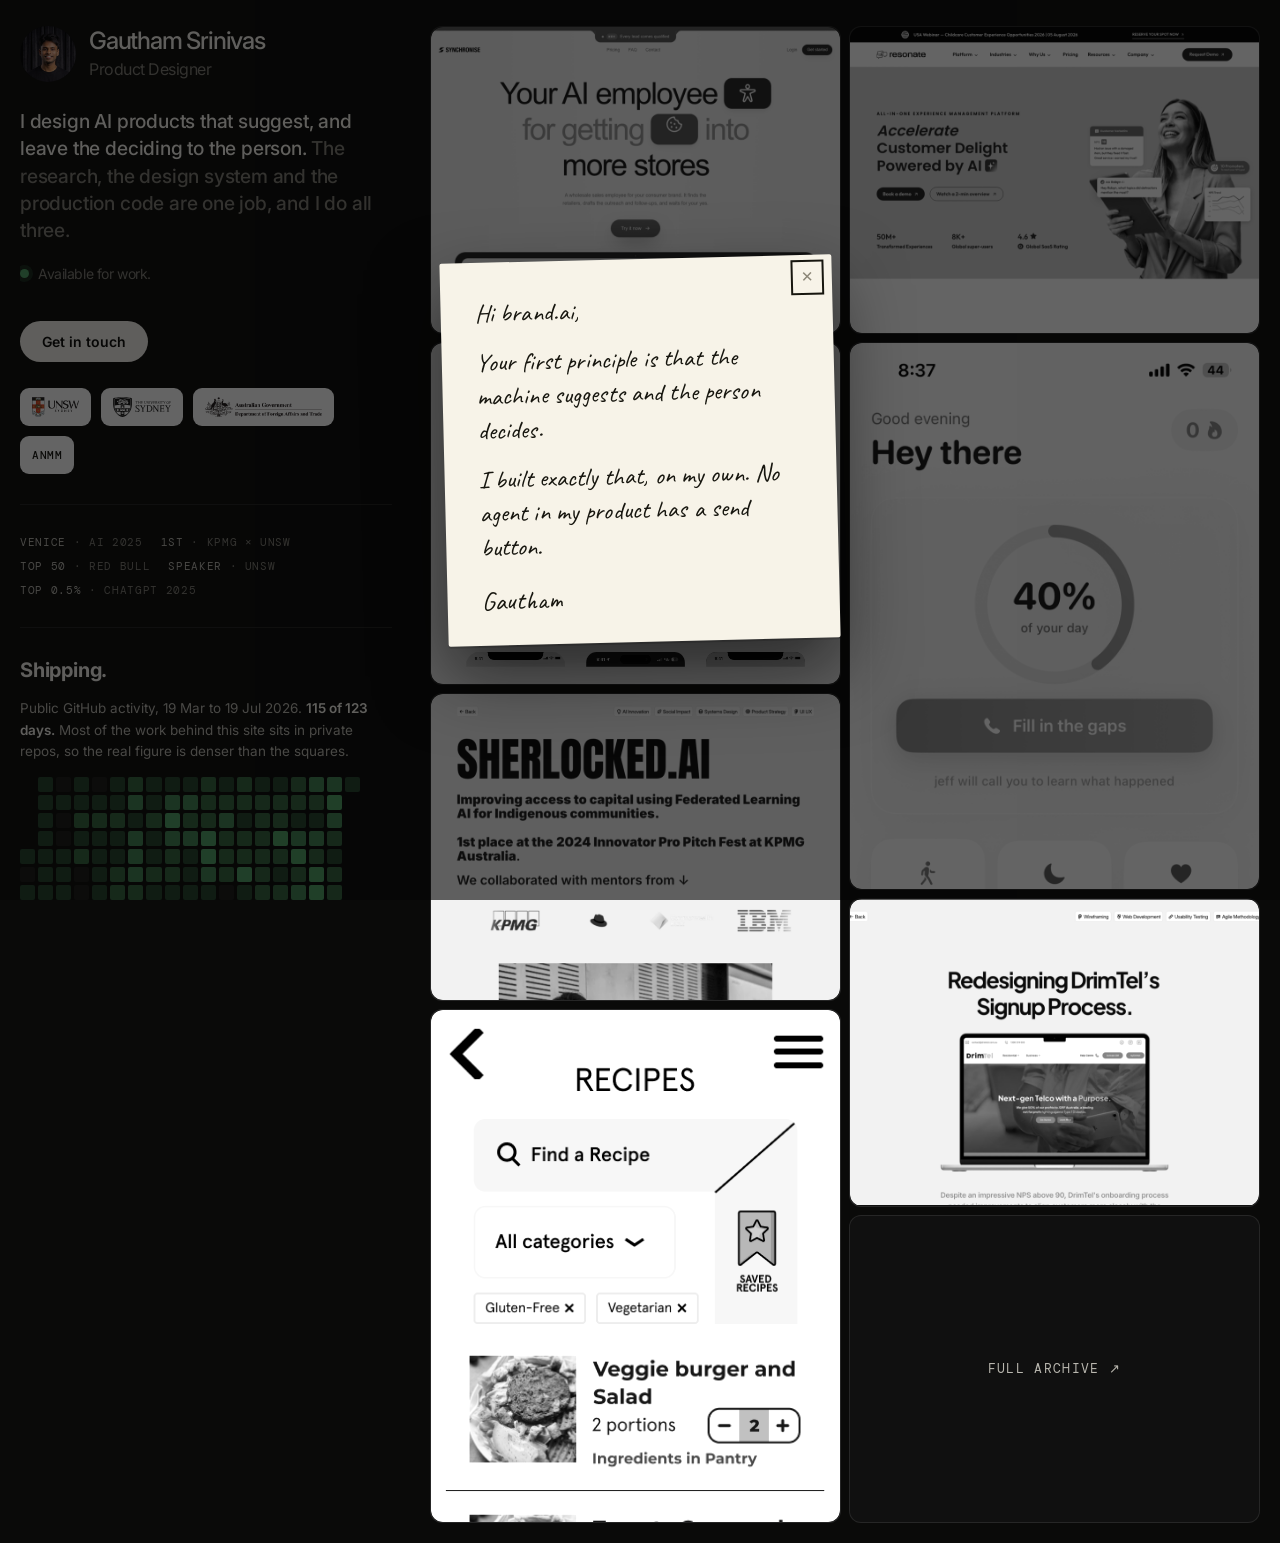
==== commit 91d1f17e: "A shipping grid in the left rail, from real GitHub data Four months of public contribution activity," ====
--- a/index.html
+++ b/index.html
@@ -142,6 +142,21 @@
     .note-wrap, .note { transition:none; }
     .note, .note-wrap.on .note { transform:rotate(-1.4deg); }
   }
+
+  /* ---------- shipping grid ----------
+     Real public GitHub activity, baked at build time. Levels are GitHub's own
+     0-4 buckets; a blank day stays blank rather than being smoothed away. */
+  .ship-l { color:var(--ink-2); font-size:13.5px; line-height:1.6; margin:0 0 14px; max-width:46ch; }
+  .ship-l b { color:var(--ink); font-weight:600; }
+  .gh-grid { display:grid; grid-template-rows:repeat(7,1fr); grid-auto-flow:column;
+             grid-auto-columns:1fr; gap:3px; max-width:340px; }
+  .gh-c { width:100%; aspect-ratio:1; border-radius:2px; background:#17170F; display:block; }
+  .gh-p { background:transparent; }
+  .gh-0 { background:rgba(255,255,255,0.055); }
+  .gh-1 { background:rgba(76,158,99,0.38); }
+  .gh-2 { background:rgba(76,158,99,0.60); }
+  .gh-3 { background:rgba(76,158,99,0.82); }
+  .gh-4 { background:#4C9E63; }
 </style>
 </head>
 <body>
@@ -173,6 +188,12 @@
         <span><b>Top 0.5%</b> &middot; ChatGPT 2025</span>
       </div>
 
+      <hr class="rule" />
+      <section class="ship">
+        <h2 class="sec">Shipping.</h2>
+        <p class="ship-l">Public GitHub activity, 19 Mar to 19 Jul 2026. <b>115 of 123 days.</b> Most of the work behind this site sits in private repos, so the real figure is denser than the squares.</p>
+        <div class="gh-grid" role="img" aria-label="GitHub contribution grid: activity on 115 of the last 123 days"><i class="gh-c gh-p"></i><i class="gh-c gh-p"></i><i class="gh-c gh-p"></i><i class="gh-c gh-p"></i><i class="gh-c gh-1" title="19 Mar"></i><i class="gh-c gh-0" title="20 Mar"></i><i class="gh-c gh-1" title="21 Mar"></i><i class="gh-c gh-1" title="22 Mar"></i><i class="gh-c gh-1" title="23 Mar"></i><i class="gh-c gh-1" title="24 Mar"></i><i class="gh-c gh-1" title="25 Mar"></i><i class="gh-c gh-1" title="26 Mar"></i><i class="gh-c gh-1" title="27 Mar"></i><i class="gh-c gh-1" title="28 Mar"></i><i class="gh-c gh-0" title="29 Mar"></i><i class="gh-c gh-1" title="30 Mar"></i><i class="gh-c gh-0" title="31 Mar"></i><i class="gh-c gh-0" title="1 Apr"></i><i class="gh-c gh-1" title="2 Apr"></i><i class="gh-c gh-1" title="3 Apr"></i><i class="gh-c gh-1" title="4 Apr"></i><i class="gh-c gh-1" title="5 Apr"></i><i class="gh-c gh-1" title="6 Apr"></i><i class="gh-c gh-2" title="7 Apr"></i><i class="gh-c gh-1" title="8 Apr"></i><i class="gh-c gh-2" title="9 Apr"></i><i class="gh-c gh-0" title="10 Apr"></i><i class="gh-c gh-0" title="11 Apr"></i><i class="gh-c gh-0" title="12 Apr"></i><i class="gh-c gh-1" title="13 Apr"></i><i class="gh-c gh-2" title="14 Apr"></i><i class="gh-c gh-1" title="15 Apr"></i><i class="gh-c gh-1" title="16 Apr"></i><i class="gh-c gh-1" title="17 Apr"></i><i class="gh-c gh-1" title="18 Apr"></i><i class="gh-c gh-1" title="19 Apr"></i><i class="gh-c gh-1" title="20 Apr"></i><i class="gh-c gh-2" title="21 Apr"></i><i class="gh-c gh-1" title="22 Apr"></i><i class="gh-c gh-1" title="23 Apr"></i><i class="gh-c gh-2" title="24 Apr"></i><i class="gh-c gh-2" title="25 Apr"></i><i class="gh-c gh-2" title="26 Apr"></i><i class="gh-c gh-3" title="27 Apr"></i><i class="gh-c gh-1" title="28 Apr"></i><i class="gh-c gh-3" title="29 Apr"></i><i class="gh-c gh-3" title="30 Apr"></i><i class="gh-c gh-3" title="1 May"></i><i class="gh-c gh-2" title="2 May"></i><i class="gh-c gh-1" title="3 May"></i><i class="gh-c gh-1" title="4 May"></i><i class="gh-c gh-2" title="5 May"></i><i class="gh-c gh-1" title="6 May"></i><i class="gh-c gh-1" title="7 May"></i><i class="gh-c gh-2" title="8 May"></i><i class="gh-c gh-1" title="9 May"></i><i class="gh-c gh-1" title="10 May"></i><i class="gh-c gh-3" title="11 May"></i><i class="gh-c gh-4" title="12 May"></i><i class="gh-c gh-3" title="13 May"></i><i class="gh-c gh-2" title="14 May"></i><i class="gh-c gh-2" title="15 May"></i><i class="gh-c gh-1" title="16 May"></i><i class="gh-c gh-1" title="17 May"></i><i class="gh-c gh-3" title="18 May"></i><i class="gh-c gh-2" title="19 May"></i><i class="gh-c gh-3" title="20 May"></i><i class="gh-c gh-1" title="21 May"></i><i class="gh-c gh-1" title="22 May"></i><i class="gh-c gh-1" title="23 May"></i><i class="gh-c gh-2" title="24 May"></i><i class="gh-c gh-2" title="25 May"></i><i class="gh-c gh-2" title="26 May"></i><i class="gh-c gh-4" title="27 May"></i><i class="gh-c gh-4" title="28 May"></i><i class="gh-c gh-3" title="29 May"></i><i class="gh-c gh-1" title="30 May"></i><i class="gh-c gh-1" title="31 May"></i><i class="gh-c gh-2" title="1 Jun"></i><i class="gh-c gh-3" title="2 Jun"></i><i class="gh-c gh-2" title="3 Jun"></i><i class="gh-c gh-2" title="4 Jun"></i><i class="gh-c gh-2" title="5 Jun"></i><i class="gh-c gh-0" title="6 Jun"></i><i class="gh-c gh-2" title="7 Jun"></i><i class="gh-c gh-2" title="8 Jun"></i><i class="gh-c gh-1" title="9 Jun"></i><i class="gh-c gh-2" title="10 Jun"></i><i class="gh-c gh-2" title="11 Jun"></i><i class="gh-c gh-4" title="12 Jun"></i><i class="gh-c gh-1" title="13 Jun"></i><i class="gh-c gh-1" title="14 Jun"></i><i class="gh-c gh-2" title="15 Jun"></i><i class="gh-c gh-2" title="16 Jun"></i><i class="gh-c gh-2" title="17 Jun"></i><i class="gh-c gh-2" title="18 Jun"></i><i class="gh-c gh-2" title="19 Jun"></i><i class="gh-c gh-2" title="20 Jun"></i><i class="gh-c gh-1" title="21 Jun"></i><i class="gh-c gh-2" title="22 Jun"></i><i class="gh-c gh-2" title="23 Jun"></i><i class="gh-c gh-4" title="24 Jun"></i><i class="gh-c gh-2" title="25 Jun"></i><i class="gh-c gh-1" title="26 Jun"></i><i class="gh-c gh-2" title="27 Jun"></i><i class="gh-c gh-2" title="28 Jun"></i><i class="gh-c gh-2" title="29 Jun"></i><i class="gh-c gh-1" title="30 Jun"></i><i class="gh-c gh-3" title="1 Jul"></i><i class="gh-c gh-4" title="2 Jul"></i><i class="gh-c gh-2" title="3 Jul"></i><i class="gh-c gh-3" title="4 Jul"></i><i class="gh-c gh-3" title="5 Jul"></i><i class="gh-c gh-2" title="6 Jul"></i><i class="gh-c gh-1" title="7 Jul"></i><i class="gh-c gh-3" title="8 Jul"></i><i class="gh-c gh-2" title="9 Jul"></i><i class="gh-c gh-4" title="10 Jul"></i><i class="gh-c gh-4" title="11 Jul"></i><i class="gh-c gh-3" title="12 Jul"></i><i class="gh-c gh-4" title="13 Jul"></i><i class="gh-c gh-3" title="14 Jul"></i><i class="gh-c gh-2" title="15 Jul"></i><i class="gh-c gh-1" title="16 Jul"></i><i class="gh-c gh-2" title="17 Jul"></i><i class="gh-c gh-2" title="18 Jul"></i><i class="gh-c gh-1" title="19 Jul"></i></div>
+      </section>
       <hr class="rule" />
       <section class="about">
         <h2 class="sec">About me.</h2>
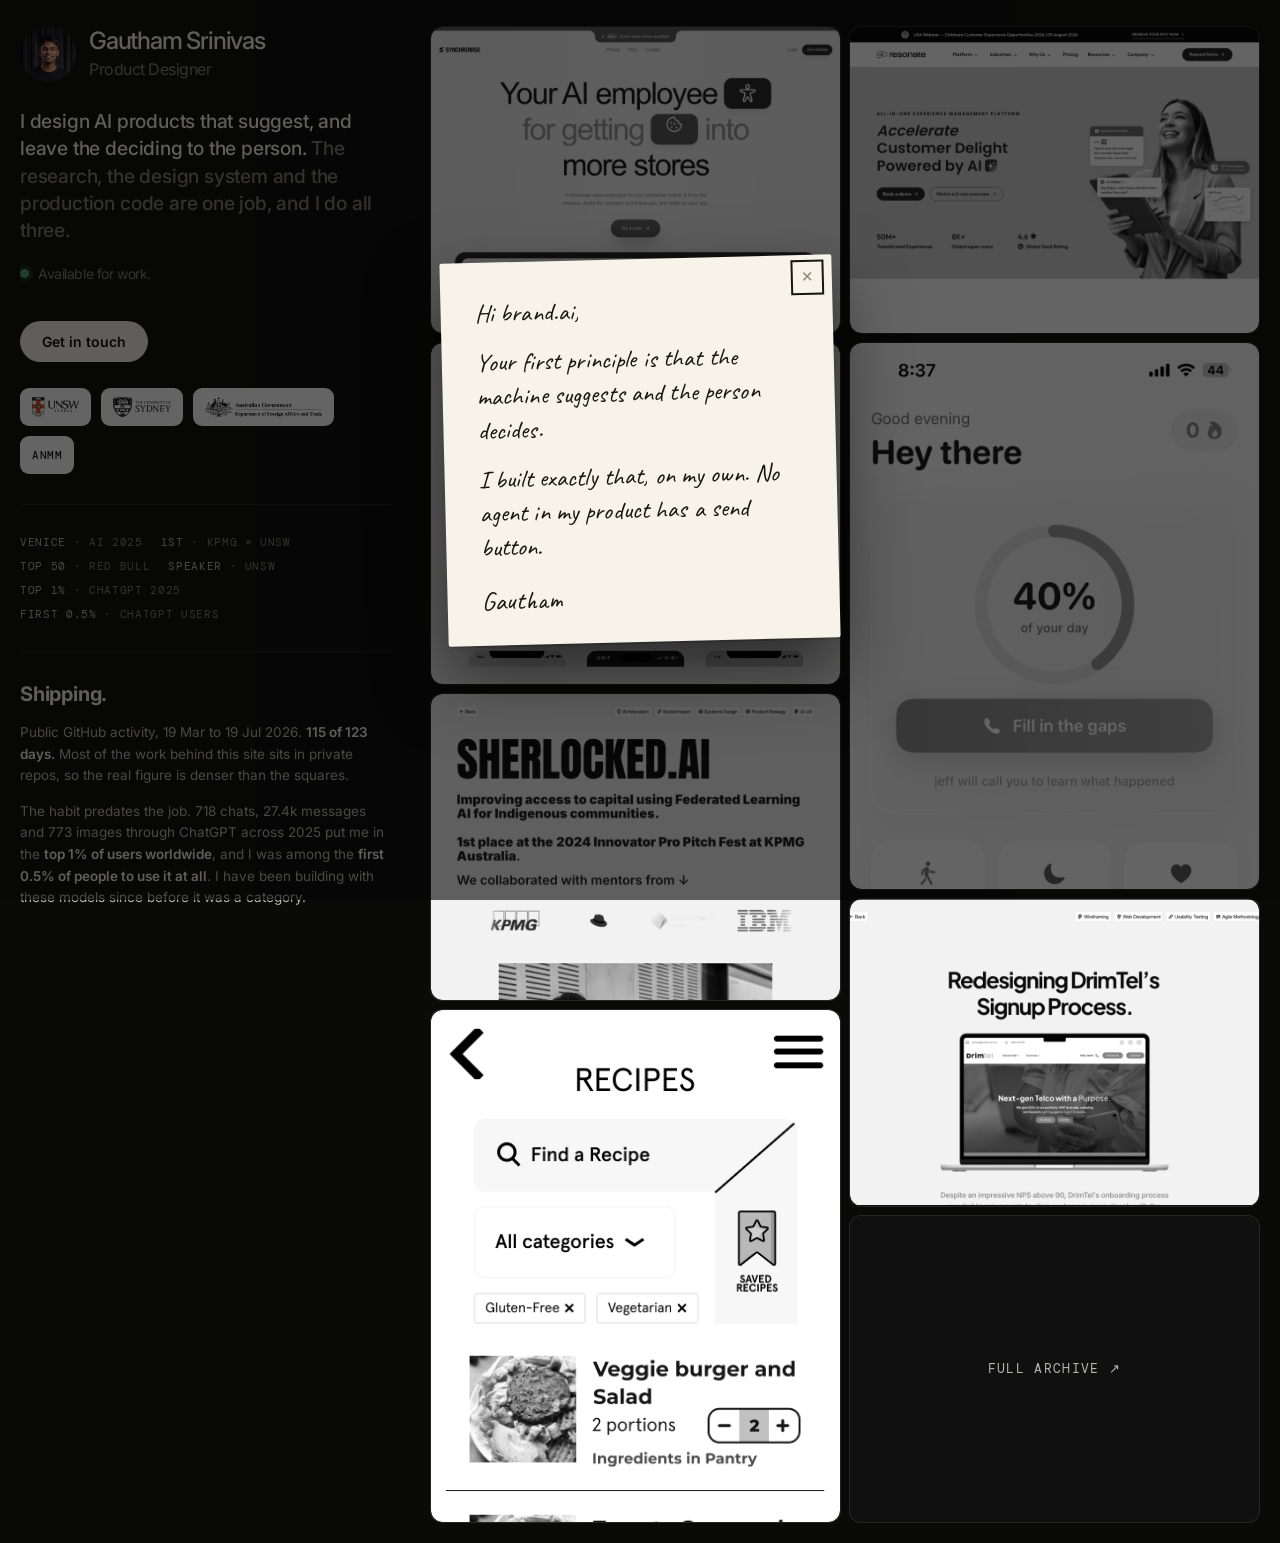
==== commit 23a699a6: "Both ChatGPT facts, with the numbers that back them Two distinct claims, so they are stated separate" ====
--- a/index.html
+++ b/index.html
@@ -185,13 +185,15 @@
         <span><b>1st</b> &middot; KPMG &times; UNSW</span>
         <span><b>Top 50</b> &middot; Red Bull</span>
         <span><b>Speaker</b> &middot; UNSW</span>
-        <span><b>Top 0.5%</b> &middot; ChatGPT 2025</span>
+        <span><b>Top 1%</b> &middot; ChatGPT 2025</span>
+        <span><b>First 0.5%</b> &middot; ChatGPT users</span>
       </div>
 
       <hr class="rule" />
       <section class="ship">
         <h2 class="sec">Shipping.</h2>
         <p class="ship-l">Public GitHub activity, 19 Mar to 19 Jul 2026. <b>115 of 123 days.</b> Most of the work behind this site sits in private repos, so the real figure is denser than the squares.</p>
+        <p class="ship-l">The habit predates the job. 718 chats, 27.4k messages and 773 images through ChatGPT across 2025 put me in the <b>top 1% of users worldwide</b>, and I was among the <b>first 0.5% of people to use it at all</b>. I have been building with these models since before it was a category.</p>
         <div class="gh-grid" role="img" aria-label="GitHub contribution grid: activity on 115 of the last 123 days"><i class="gh-c gh-p"></i><i class="gh-c gh-p"></i><i class="gh-c gh-p"></i><i class="gh-c gh-p"></i><i class="gh-c gh-1" title="19 Mar"></i><i class="gh-c gh-0" title="20 Mar"></i><i class="gh-c gh-1" title="21 Mar"></i><i class="gh-c gh-1" title="22 Mar"></i><i class="gh-c gh-1" title="23 Mar"></i><i class="gh-c gh-1" title="24 Mar"></i><i class="gh-c gh-1" title="25 Mar"></i><i class="gh-c gh-1" title="26 Mar"></i><i class="gh-c gh-1" title="27 Mar"></i><i class="gh-c gh-1" title="28 Mar"></i><i class="gh-c gh-0" title="29 Mar"></i><i class="gh-c gh-1" title="30 Mar"></i><i class="gh-c gh-0" title="31 Mar"></i><i class="gh-c gh-0" title="1 Apr"></i><i class="gh-c gh-1" title="2 Apr"></i><i class="gh-c gh-1" title="3 Apr"></i><i class="gh-c gh-1" title="4 Apr"></i><i class="gh-c gh-1" title="5 Apr"></i><i class="gh-c gh-1" title="6 Apr"></i><i class="gh-c gh-2" title="7 Apr"></i><i class="gh-c gh-1" title="8 Apr"></i><i class="gh-c gh-2" title="9 Apr"></i><i class="gh-c gh-0" title="10 Apr"></i><i class="gh-c gh-0" title="11 Apr"></i><i class="gh-c gh-0" title="12 Apr"></i><i class="gh-c gh-1" title="13 Apr"></i><i class="gh-c gh-2" title="14 Apr"></i><i class="gh-c gh-1" title="15 Apr"></i><i class="gh-c gh-1" title="16 Apr"></i><i class="gh-c gh-1" title="17 Apr"></i><i class="gh-c gh-1" title="18 Apr"></i><i class="gh-c gh-1" title="19 Apr"></i><i class="gh-c gh-1" title="20 Apr"></i><i class="gh-c gh-2" title="21 Apr"></i><i class="gh-c gh-1" title="22 Apr"></i><i class="gh-c gh-1" title="23 Apr"></i><i class="gh-c gh-2" title="24 Apr"></i><i class="gh-c gh-2" title="25 Apr"></i><i class="gh-c gh-2" title="26 Apr"></i><i class="gh-c gh-3" title="27 Apr"></i><i class="gh-c gh-1" title="28 Apr"></i><i class="gh-c gh-3" title="29 Apr"></i><i class="gh-c gh-3" title="30 Apr"></i><i class="gh-c gh-3" title="1 May"></i><i class="gh-c gh-2" title="2 May"></i><i class="gh-c gh-1" title="3 May"></i><i class="gh-c gh-1" title="4 May"></i><i class="gh-c gh-2" title="5 May"></i><i class="gh-c gh-1" title="6 May"></i><i class="gh-c gh-1" title="7 May"></i><i class="gh-c gh-2" title="8 May"></i><i class="gh-c gh-1" title="9 May"></i><i class="gh-c gh-1" title="10 May"></i><i class="gh-c gh-3" title="11 May"></i><i class="gh-c gh-4" title="12 May"></i><i class="gh-c gh-3" title="13 May"></i><i class="gh-c gh-2" title="14 May"></i><i class="gh-c gh-2" title="15 May"></i><i class="gh-c gh-1" title="16 May"></i><i class="gh-c gh-1" title="17 May"></i><i class="gh-c gh-3" title="18 May"></i><i class="gh-c gh-2" title="19 May"></i><i class="gh-c gh-3" title="20 May"></i><i class="gh-c gh-1" title="21 May"></i><i class="gh-c gh-1" title="22 May"></i><i class="gh-c gh-1" title="23 May"></i><i class="gh-c gh-2" title="24 May"></i><i class="gh-c gh-2" title="25 May"></i><i class="gh-c gh-2" title="26 May"></i><i class="gh-c gh-4" title="27 May"></i><i class="gh-c gh-4" title="28 May"></i><i class="gh-c gh-3" title="29 May"></i><i class="gh-c gh-1" title="30 May"></i><i class="gh-c gh-1" title="31 May"></i><i class="gh-c gh-2" title="1 Jun"></i><i class="gh-c gh-3" title="2 Jun"></i><i class="gh-c gh-2" title="3 Jun"></i><i class="gh-c gh-2" title="4 Jun"></i><i class="gh-c gh-2" title="5 Jun"></i><i class="gh-c gh-0" title="6 Jun"></i><i class="gh-c gh-2" title="7 Jun"></i><i class="gh-c gh-2" title="8 Jun"></i><i class="gh-c gh-1" title="9 Jun"></i><i class="gh-c gh-2" title="10 Jun"></i><i class="gh-c gh-2" title="11 Jun"></i><i class="gh-c gh-4" title="12 Jun"></i><i class="gh-c gh-1" title="13 Jun"></i><i class="gh-c gh-1" title="14 Jun"></i><i class="gh-c gh-2" title="15 Jun"></i><i class="gh-c gh-2" title="16 Jun"></i><i class="gh-c gh-2" title="17 Jun"></i><i class="gh-c gh-2" title="18 Jun"></i><i class="gh-c gh-2" title="19 Jun"></i><i class="gh-c gh-2" title="20 Jun"></i><i class="gh-c gh-1" title="21 Jun"></i><i class="gh-c gh-2" title="22 Jun"></i><i class="gh-c gh-2" title="23 Jun"></i><i class="gh-c gh-4" title="24 Jun"></i><i class="gh-c gh-2" title="25 Jun"></i><i class="gh-c gh-1" title="26 Jun"></i><i class="gh-c gh-2" title="27 Jun"></i><i class="gh-c gh-2" title="28 Jun"></i><i class="gh-c gh-2" title="29 Jun"></i><i class="gh-c gh-1" title="30 Jun"></i><i class="gh-c gh-3" title="1 Jul"></i><i class="gh-c gh-4" title="2 Jul"></i><i class="gh-c gh-2" title="3 Jul"></i><i class="gh-c gh-3" title="4 Jul"></i><i class="gh-c gh-3" title="5 Jul"></i><i class="gh-c gh-2" title="6 Jul"></i><i class="gh-c gh-1" title="7 Jul"></i><i class="gh-c gh-3" title="8 Jul"></i><i class="gh-c gh-2" title="9 Jul"></i><i class="gh-c gh-4" title="10 Jul"></i><i class="gh-c gh-4" title="11 Jul"></i><i class="gh-c gh-3" title="12 Jul"></i><i class="gh-c gh-4" title="13 Jul"></i><i class="gh-c gh-3" title="14 Jul"></i><i class="gh-c gh-2" title="15 Jul"></i><i class="gh-c gh-1" title="16 Jul"></i><i class="gh-c gh-2" title="17 Jul"></i><i class="gh-c gh-2" title="18 Jul"></i><i class="gh-c gh-1" title="19 Jul"></i></div>
       </section>
       <hr class="rule" />
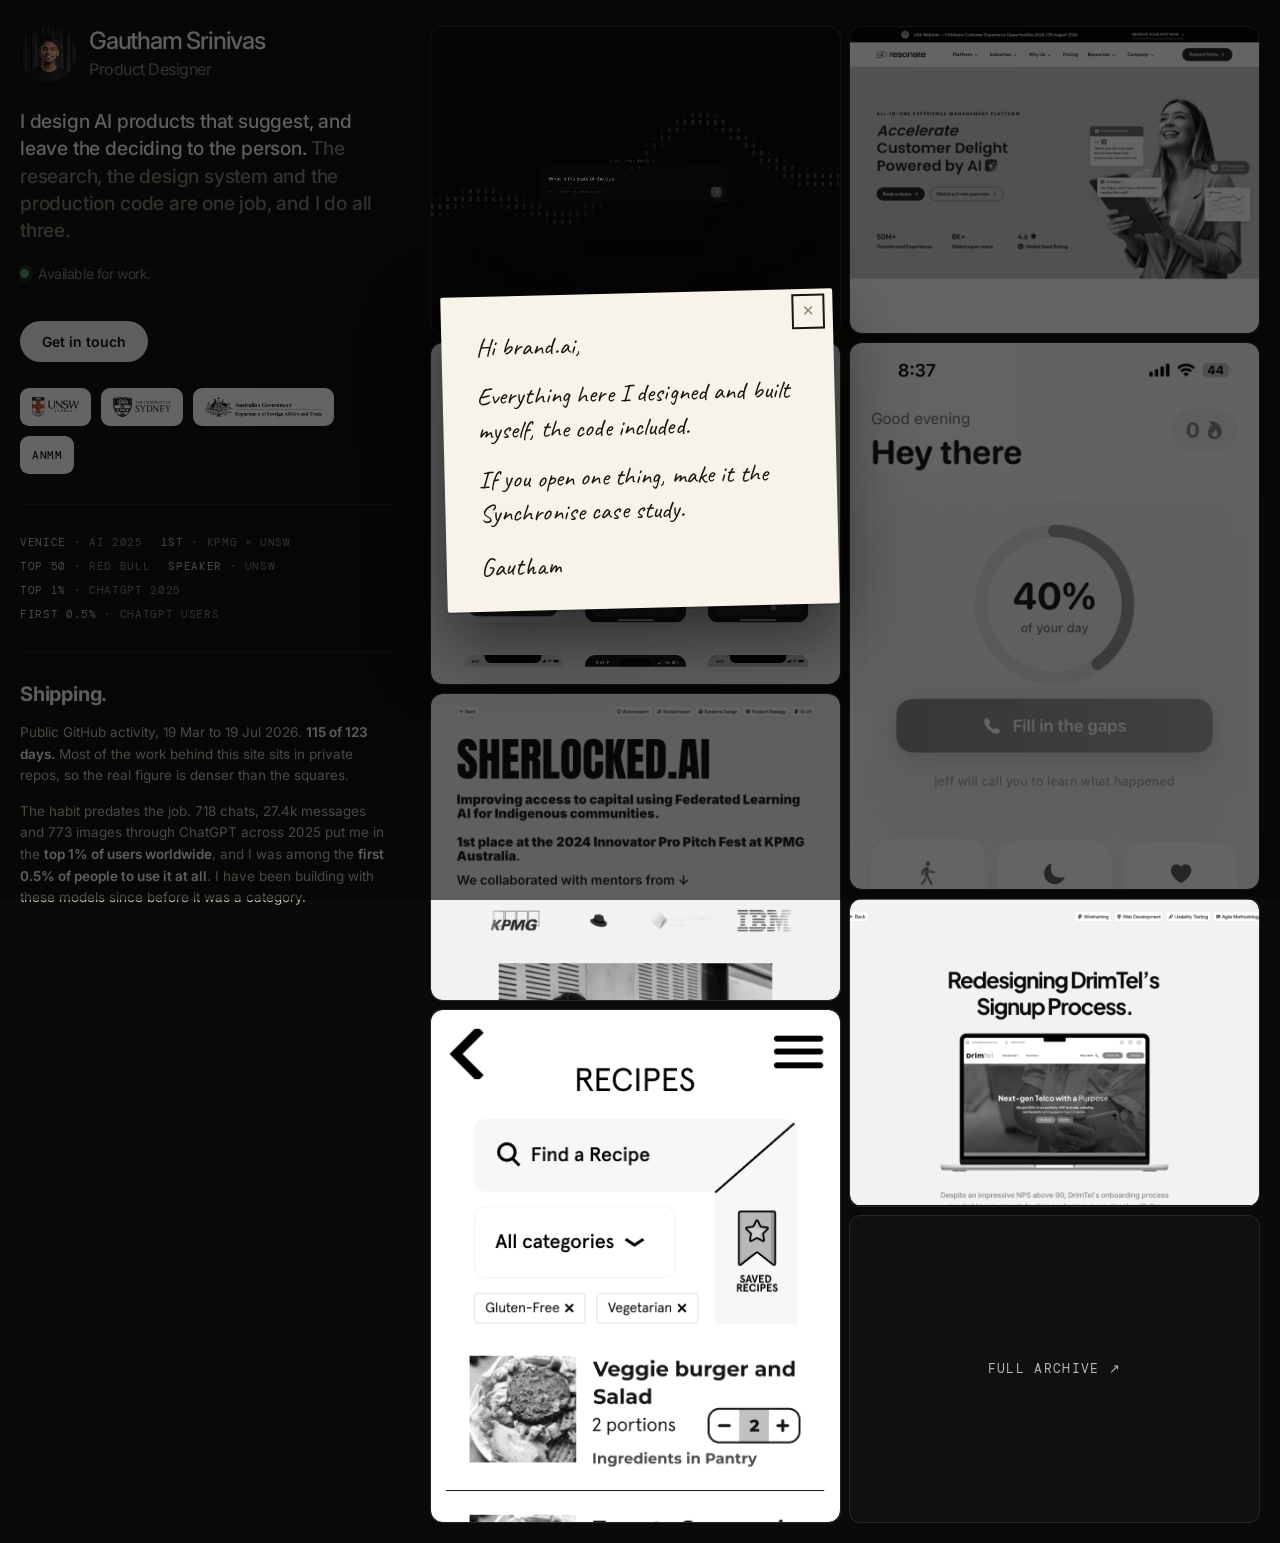
==== commit 82abf9aa: "The note opens a door instead of making a case, and the tile moves The note was quoting brand.ai the" ====
--- a/index.html
+++ b/index.html
@@ -280,7 +280,13 @@
     <div class="col-right">
       <div class="col">
       <a class="proj" href="synchronise.html">
-        <img src="proj-synchronise.png" alt="Synchronise AI" />
+        <!-- The product's own hero demo, the same clip the Synchronise auth
+             screen runs. A still of the queue undersells a product whose whole
+             point is watching work get proposed and approved. -->
+        <video autoplay muted loop playsinline preload="metadata" poster="hero-demo-poster-v2.jpg" aria-label="Synchronise AI">
+          <source src="hero-demo-v2.webm" type="video/webm" />
+          <source src="hero-demo-v2.mp4" type="video/mp4" />
+        </video>
         <span class="arw">&#8599;</span>
         <span class="cap"><span class="n">Synchronise AI</span><span class="c">Case study &middot; AI Product</span></span>
       </a>
@@ -327,8 +333,8 @@
     <div class="note">
       <button class="x" id="noteX" aria-label="Close">&#10005;</button>
       <p>Hi brand.ai,</p>
-      <p>Your first principle is that the machine suggests and the person decides.</p>
-      <p>I built exactly that, on my own. No agent in my product has a send button.</p>
+      <p>Everything here I designed and built myself, the code included.</p>
+      <p>If you open one thing, make it the Synchronise case study.</p>
       <span class="sign">Gautham</span>
     </div>
   </div>
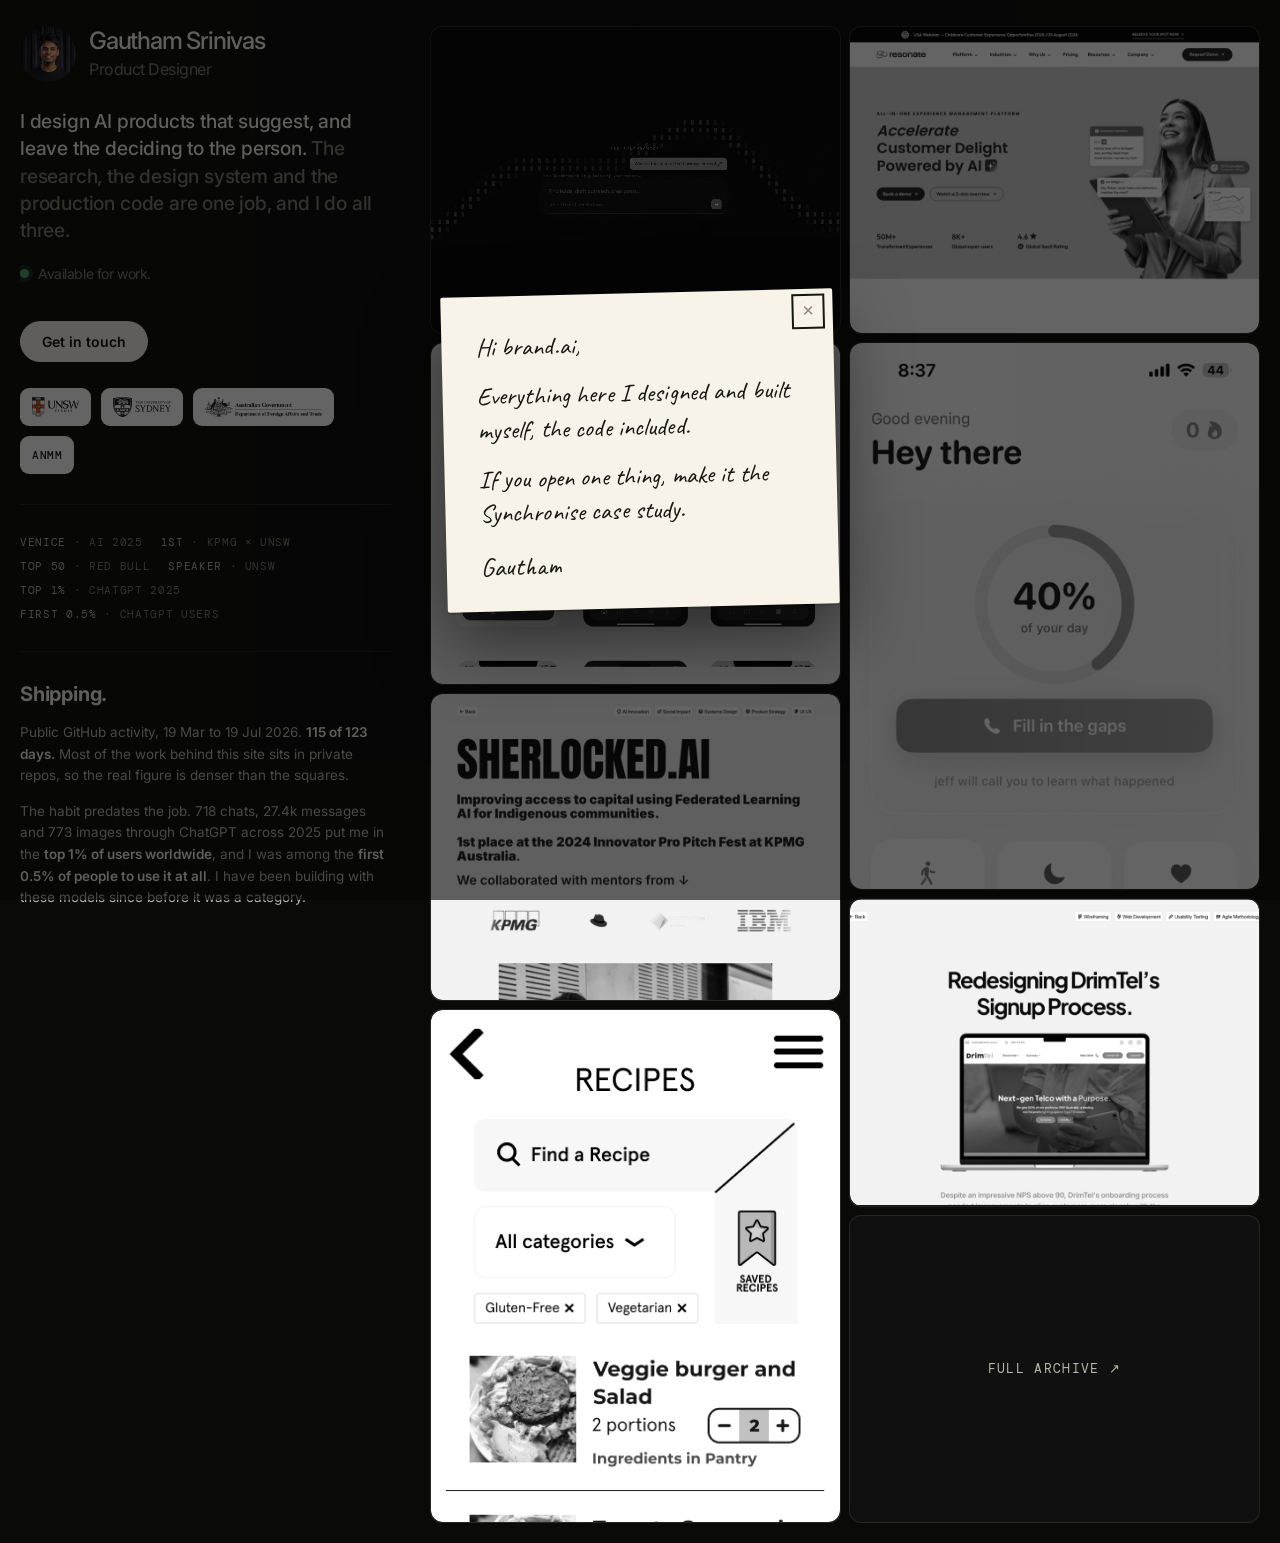
==== commit 0ea0518c: "Add /map: a mobile-first map of Sydney's libraries and campuses A full-screen, Apple Maps-style page" ====
--- a/index.html
+++ b/index.html
@@ -271,6 +271,7 @@
           <a href="https://linkedin.com/in/gautham-srinivas" target="_blank" rel="noopener">LinkedIn</a>
           <a href="https://www.gautham.live" target="_blank" rel="noopener">gautham.live</a>
           <a href="https://synchronise.ai" target="_blank" rel="noopener">synchronise.ai</a>
+          <a href="map/">Map</a>
         </div>
         <div class="foot">&copy; 2026 Gautham Srinivas &middot; Sydney</div>
       </section>
